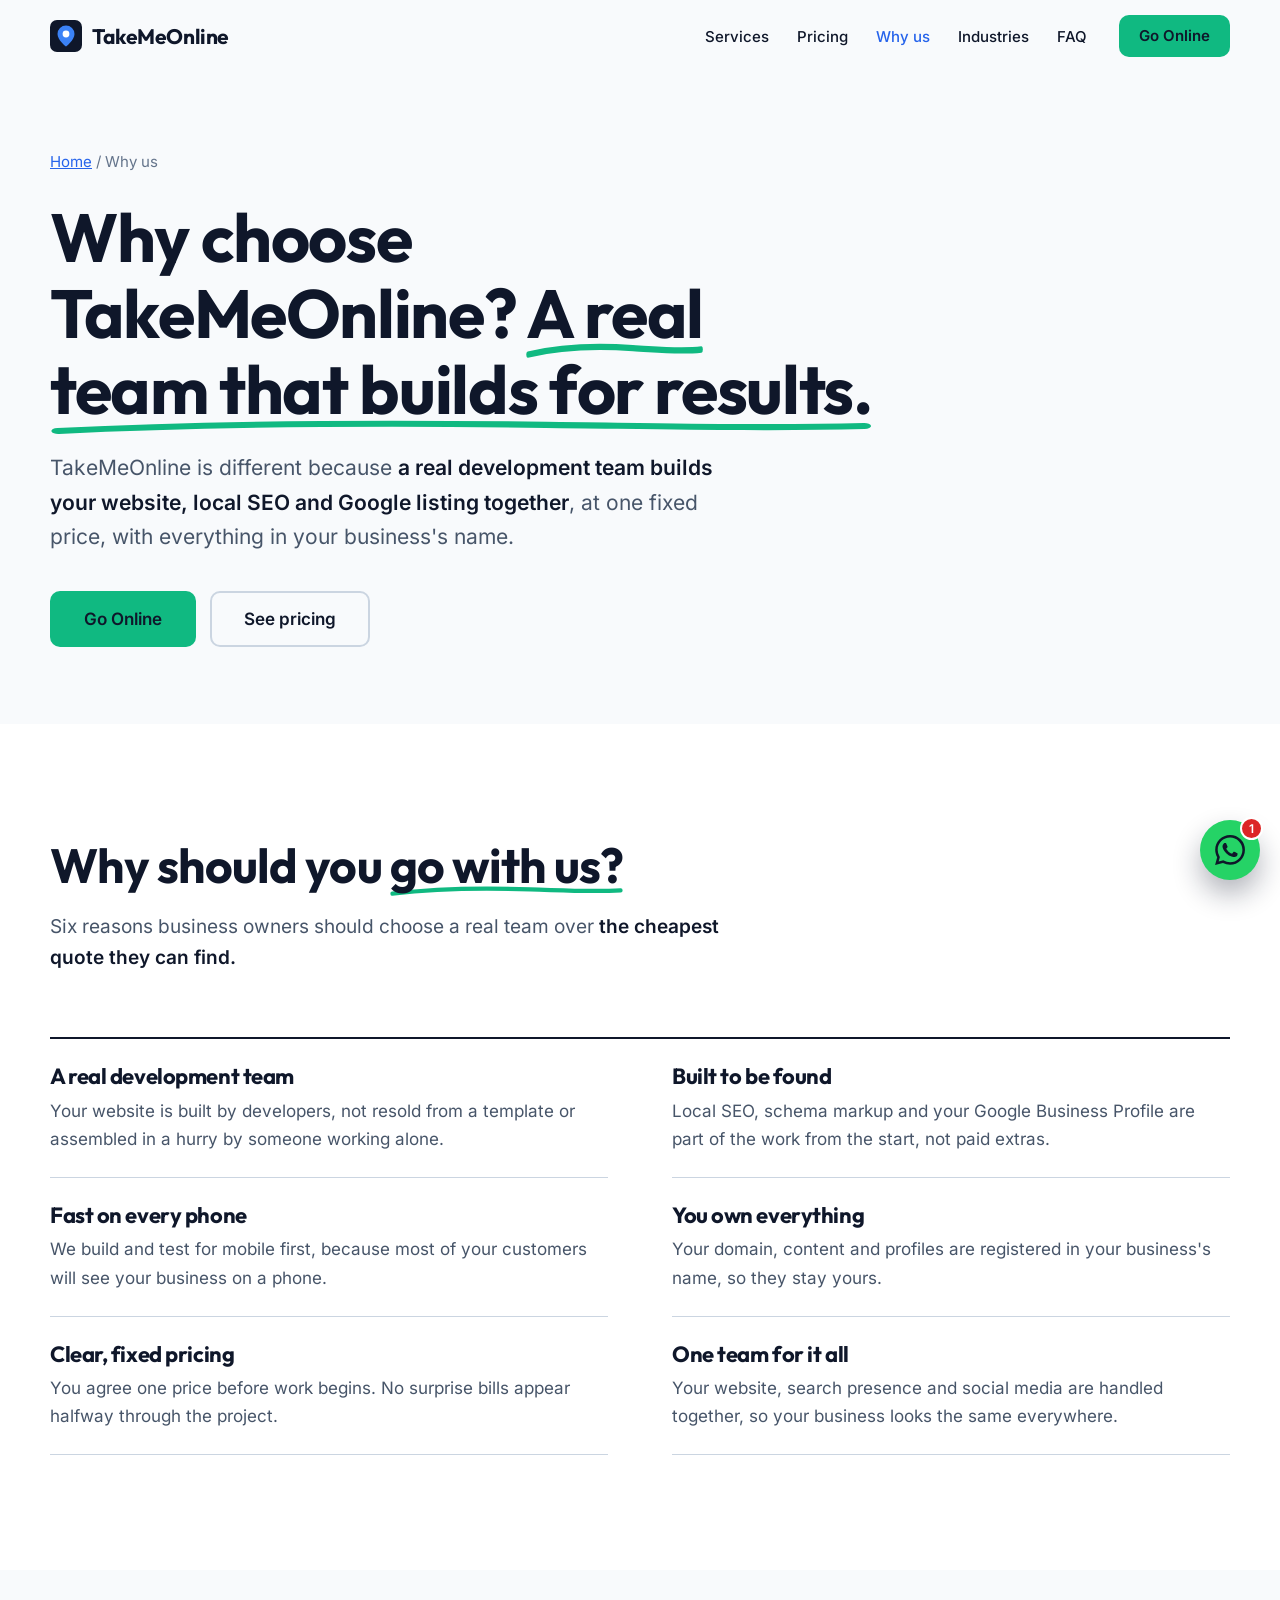
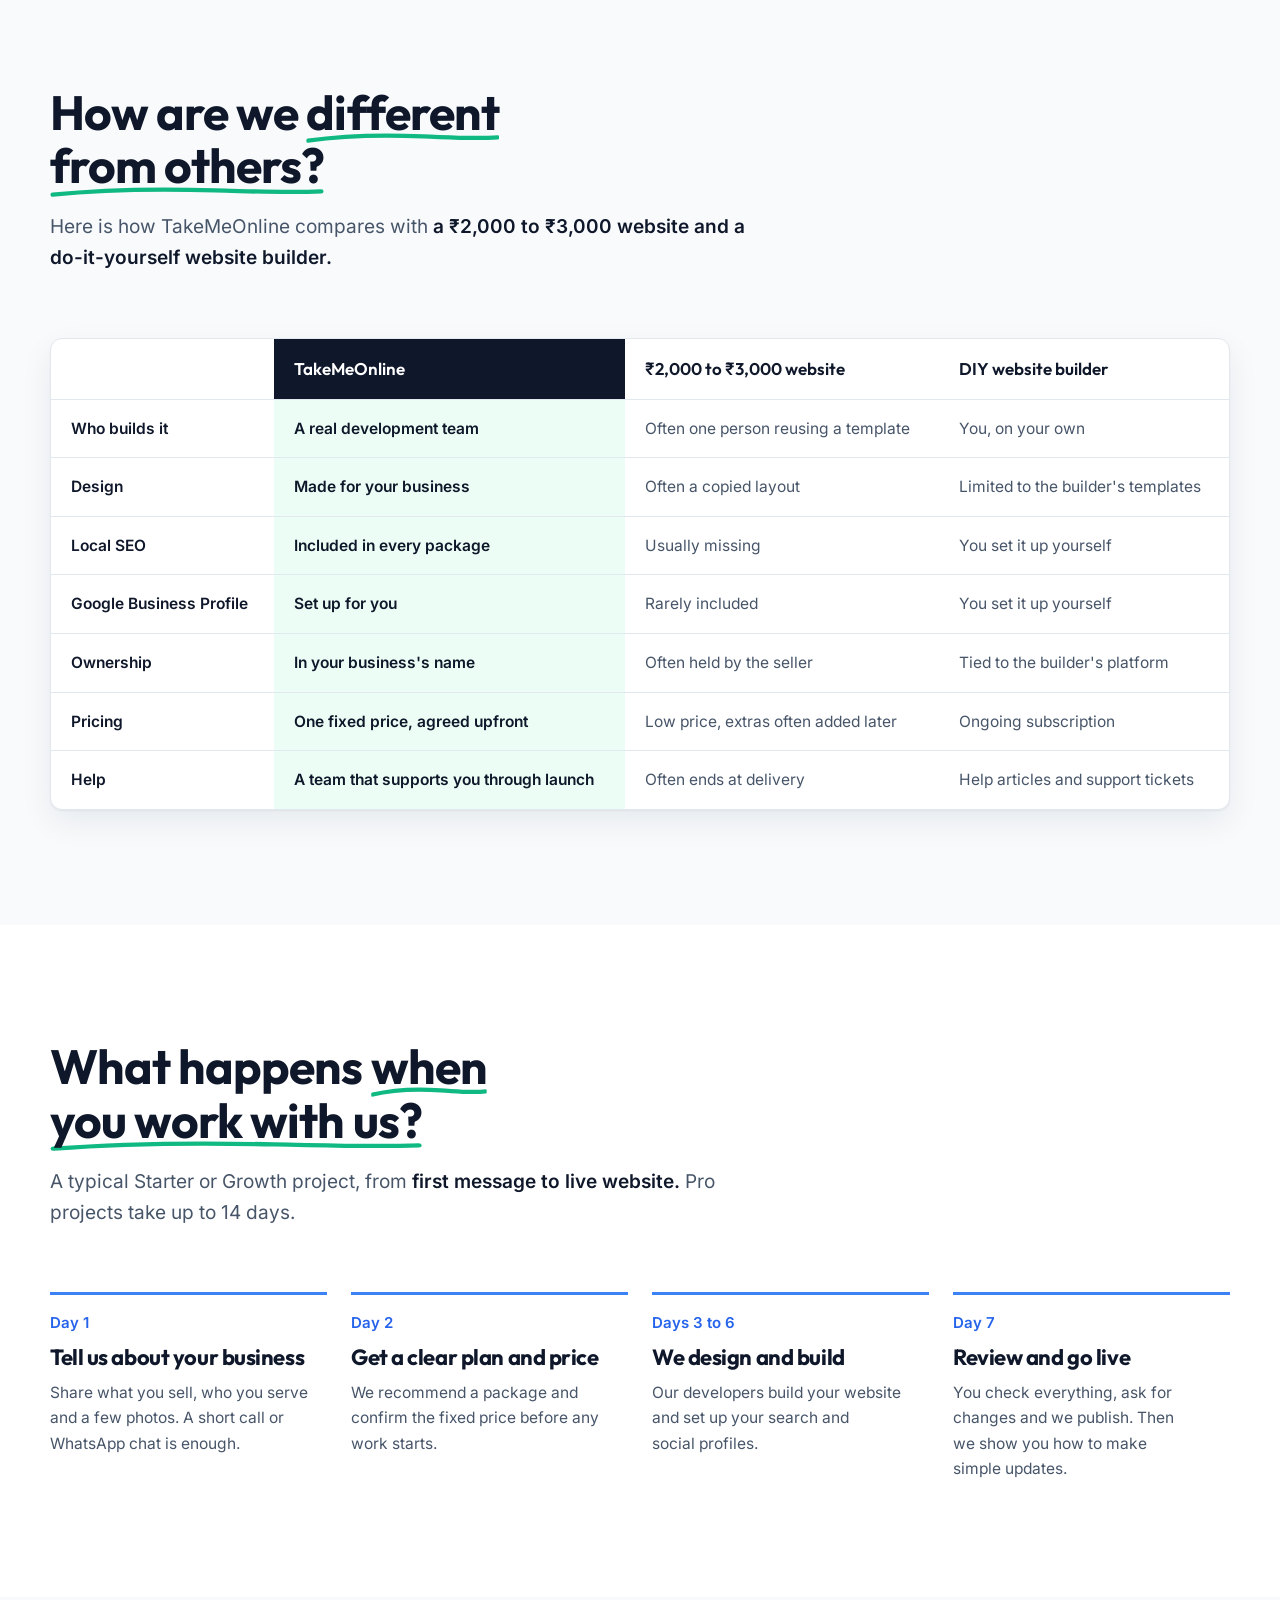
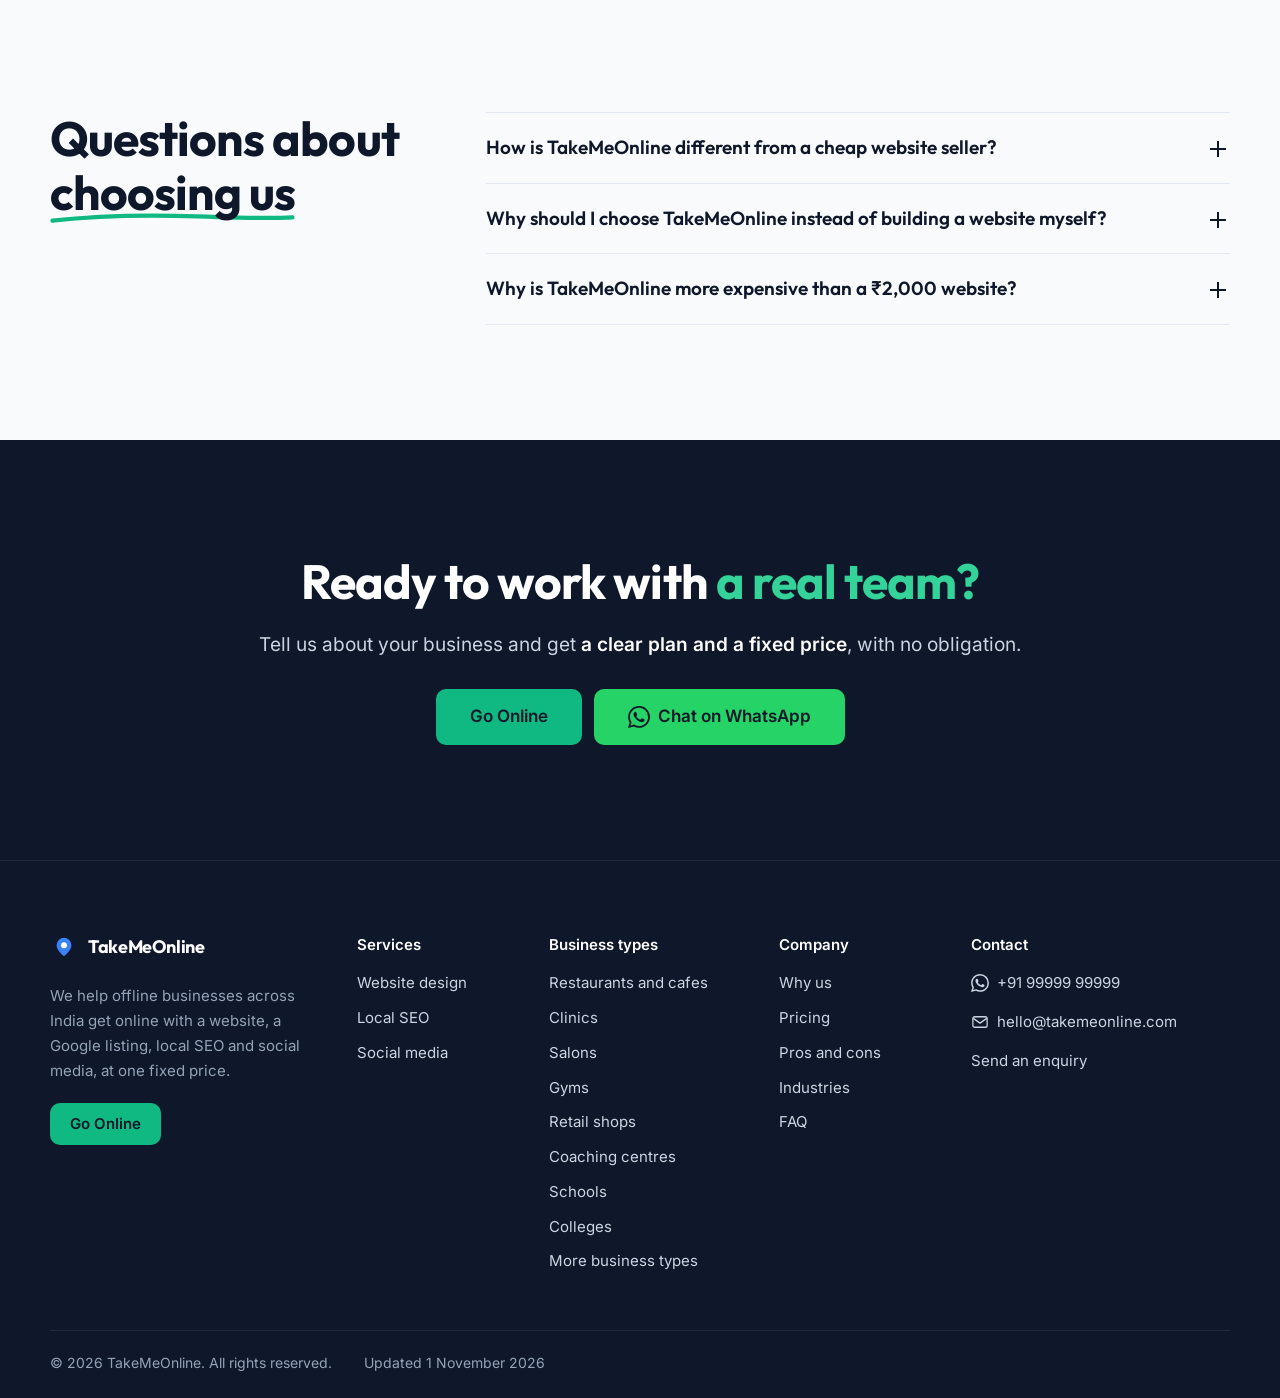
==== why-us.html @ b9232c1c "first commit" ====
<!DOCTYPE html>
<html lang="en-IN">
<head>
  <meta charset="utf-8">
  <meta name="viewport" content="width=device-width, initial-scale=1">
  <title>Why Choose TakeMeOnline: Real Developers, Fixed Price</title>
  <meta name="description" content="See how TakeMeOnline differs from cheap ₹2,000 websites and DIY builders: real developers, local SEO included, a fixed price and everything in your name.">
  <link rel="canonical" href="https://takemeonline.com/why-us.html">
  <meta name="robots" content="index, follow, max-image-preview:large">
  <meta name="theme-color" content="#0F172A">

  <meta property="og:type" content="website">
  <meta property="og:site_name" content="TakeMeOnline">
  <meta property="og:locale" content="en_IN">
  <meta property="og:title" content="Why Choose TakeMeOnline: Real Developers, Fixed Price">
  <meta property="og:description" content="See how TakeMeOnline differs from cheap ₹2,000 websites and DIY builders: real developers, local SEO included, a fixed price and everything in your name.">
  <meta property="og:url" content="https://takemeonline.com/why-us.html">
  <meta property="og:image" content="https://takemeonline.com/images/og-image.jpg">
  <meta property="og:image:width" content="1200">
  <meta property="og:image:height" content="630">
  <meta name="twitter:card" content="summary_large_image">

  <link rel="icon" href="favicon.svg" type="image/svg+xml">
  <link rel="preload" as="font" type="font/woff2" href="fonts/outfit.woff2" crossorigin>
  <link rel="stylesheet" href="style.css">
  <script>document.documentElement.classList.add("js");</script>
  <script src="script.js" defer></script>

  <script type="application/ld+json">
{
  "@context": "https://schema.org",
  "@graph": [
    {
      "@type": "ProfessionalService",
      "@id": "https://takemeonline.com/#organization",
      "name": "TakeMeOnline",
      "url": "https://takemeonline.com/"
    },
    {
      "@type": "WebSite",
      "@id": "https://takemeonline.com/#website",
      "name": "TakeMeOnline",
      "url": "https://takemeonline.com/"
    },
    {
      "@type": "AboutPage",
      "@id": "https://takemeonline.com/why-us.html#webpage",
      "url": "https://takemeonline.com/why-us.html",
      "name": "Why Choose TakeMeOnline: Real Developers, Fixed Price",
      "description": "See how TakeMeOnline differs from cheap ₹2,000 websites and DIY builders: real developers, local SEO included, a fixed price and everything in your name.",
      "inLanguage": "en-IN",
      "datePublished": "2026-11-01",
      "dateModified": "2026-11-01",
      "isPartOf": {
        "@id": "https://takemeonline.com/#website"
      },
      "about": {
        "@id": "https://takemeonline.com/#organization"
      },
      "breadcrumb": {
        "@id": "https://takemeonline.com/why-us.html#breadcrumb"
      }
    },
    {
      "@type": "BreadcrumbList",
      "@id": "https://takemeonline.com/why-us.html#breadcrumb",
      "itemListElement": [
        {
          "@type": "ListItem",
          "position": 1,
          "name": "Home",
          "item": "https://takemeonline.com/"
        },
        {
          "@type": "ListItem",
          "position": 2,
          "name": "Why us",
          "item": "https://takemeonline.com/why-us.html"
        }
      ]
    },
    {
      "@type": "FAQPage",
      "@id": "https://takemeonline.com/why-us.html#faq",
      "mainEntity": [
        {
          "@type": "Question",
          "name": "How is TakeMeOnline different from a cheap website seller?",
          "acceptedAnswer": {
            "@type": "Answer",
            "text": "TakeMeOnline is a real development team. Your package includes a website made for your business, local SEO and a Google Business Profile, at a fixed price, with everything registered in your business's name. Websites sold for ₹2,000 to ₹3,000 are often copied templates with no SEO and no support after delivery."
          }
        },
        {
          "@type": "Question",
          "name": "Why should I choose TakeMeOnline instead of building a website myself?",
          "acceptedAnswer": {
            "@type": "Answer",
            "text": "Website builders can work if you have the time to learn them, but you handle the design, SEO and setup yourself. TakeMeOnline does this work for you, so you can stay focused on running your business."
          }
        },
        {
          "@type": "Question",
          "name": "Why is TakeMeOnline more expensive than a ₹2,000 website?",
          "acceptedAnswer": {
            "@type": "Answer",
            "text": "Our price covers developer time, a website made for your business, local SEO, Google Business Profile setup, and a domain and hosting for the first year. These are the parts that help customers find and contact you."
          }
        }
      ]
    }
  ]
}
  </script>
</head>
<body>
  <svg width="0" height="0" style="position:absolute" aria-hidden="true">
    <symbol id="i-mail" viewBox="0 0 24 24"><rect x="2.500" y="5" width="19" height="14" rx="2.500"/><path d="m3.500 7.500 8.500 6 8.500-6"/></symbol>
    <symbol id="i-wa" viewBox="0 0 24 24"><path d="M17.472 14.382c-.297-.149-1.758-.867-2.03-.967-.273-.099-.471-.148-.67.15-.197.297-.767.966-.94 1.164-.173.199-.347.223-.644.075-.297-.15-1.255-.463-2.39-1.475-.883-.788-1.48-1.761-1.653-2.059-.173-.297-.018-.458.13-.606.134-.133.298-.347.446-.52.149-.174.198-.298.298-.497.099-.198.05-.371-.025-.52-.075-.149-.669-1.612-.916-2.207-.242-.579-.487-.5-.669-.51-.173-.008-.371-.01-.57-.01-.198 0-.52.074-.792.372-.272.297-1.04 1.016-1.04 2.479 0 1.462 1.065 2.875 1.213 3.074.149.198 2.096 3.2 5.077 4.487.709.306 1.262.489 1.694.625.712.227 1.36.195 1.871.118.571-.085 1.758-.719 2.006-1.413.248-.694.248-1.289.173-1.413-.074-.124-.272-.198-.57-.347m-5.421 7.403h-.004a9.87 9.87 0 0 1-5.031-1.378l-.361-.214-3.741.982.998-3.648-.235-.374a9.86 9.86 0 0 1-1.51-5.26c.001-5.45 4.436-9.884 9.888-9.884 2.64 0 5.122 1.03 6.988 2.898a9.825 9.825 0 0 1 2.893 6.994c-.003 5.45-4.437 9.884-9.885 9.884m8.413-18.297A11.815 11.815 0 0 0 12.05 0C5.495 0 .16 5.335.157 11.892c0 2.096.547 4.142 1.588 5.945L.057 24l6.305-1.654a11.882 11.882 0 0 0 5.683 1.448h.005c6.554 0 11.89-5.335 11.893-11.893a11.821 11.821 0 0 0-3.48-8.413z" fill="currentColor" stroke="none"/></symbol>
  </svg>
  <a class="skip-link" href="#main">Skip to content</a>

  <header class="site-header">
    <div class="container header-inner">
      <a class="brand" href="index.html" aria-label="TakeMeOnline home">
        <img src="favicon.svg" alt="" width="32" height="32">
        TakeMeOnline
      </a>
      <button class="nav-toggle" type="button" aria-label="Open menu" aria-expanded="false" aria-controls="site-nav">
        <svg width="24" height="24" viewBox="0 0 24 24" fill="none" stroke="currentColor" stroke-width="2" stroke-linecap="round" aria-hidden="true"><path d="M4 7h16M4 12h16M4 17h16"/></svg>
      </button>
      <nav class="site-nav" id="site-nav" aria-label="Main">
        <ul>
          <li><a href="index.html#services">Services</a></li>
          <li><a href="index.html#pricing">Pricing</a></li>
          <li><a href="why-us.html" aria-current="page">Why us</a></li>
          <li><a href="index.html#work">Industries</a></li>
          <li><a href="index.html#faq">FAQ</a></li>
        </ul>
        <a class="btn btn-go btn-sm" href="index.html#contact">Go Online</a>
      </nav>
    </div>
  </header>

  <main id="main">
    <section class="section why-hero">
      <div class="container">
        <nav class="breadcrumb" aria-label="Breadcrumb"><a href="index.html">Home</a> / <span aria-current="page">Why us</span></nav>
        <h1>Why choose TakeMeOnline? <mark>A real team that builds for results.</mark></h1>
        <p class="hero-lead">TakeMeOnline is different because <strong>a real development team builds your website, local SEO and Google listing together</strong>, at one fixed price, with everything in your business's name.</p>
        <div class="hero-actions">
          <a class="btn btn-go btn-lg" href="index.html#contact">Go Online</a>
          <a class="btn btn-outline btn-lg" href="index.html#pricing">See pricing</a>
        </div>
      </div>
    </section>

    <section class="section section-white" aria-labelledby="reasons-title">
      <div class="container">
        <div class="section-head reveal">
          <h2 id="reasons-title">Why should you <mark>go with us?</mark></h2>
          <p>Six reasons business owners should choose a real team over <strong>the cheapest quote they can find.</strong></p>
        </div>
        <div class="reason-list">
          <article class="reason reveal">
            <h3>A real development team</h3>
            <p>Your website is built by developers, not resold from a template or assembled in a hurry by someone working alone.</p>
          </article>
          <article class="reason reveal">
            <h3>Built to be found</h3>
            <p>Local SEO, schema markup and your Google Business Profile are part of the work from the start, not paid extras.</p>
          </article>
          <article class="reason reveal">
            <h3>Fast on every phone</h3>
            <p>We build and test for mobile first, because most of your customers will see your business on a phone.</p>
          </article>
          <article class="reason reveal">
            <h3>You own everything</h3>
            <p>Your domain, content and profiles are registered in your business's name, so they stay yours.</p>
          </article>
          <article class="reason reveal">
            <h3>Clear, fixed pricing</h3>
            <p>You agree one price before work begins. No surprise bills appear halfway through the project.</p>
          </article>
          <article class="reason reveal">
            <h3>One team for it all</h3>
            <p>Your website, search presence and social media are handled together, so your business looks the same everywhere.</p>
          </article>
        </div>
      </div>
    </section>

    <section class="section" aria-labelledby="compare-title">
      <div class="container">
        <div class="section-head reveal">
          <h2 id="compare-title">How are we <mark>different from others?</mark></h2>
          <p>Here is how TakeMeOnline compares with <strong>a ₹2,000 to ₹3,000 website and a do-it-yourself website builder.</strong></p>
        </div>
        <div class="vs-wrap reveal" role="region" aria-labelledby="compare-title" tabindex="0">
          <table class="vs-table">
            <thead>
              <tr>
                <td></td>
                <th scope="col" class="vs-us">TakeMeOnline</th>
                <th scope="col">₹2,000 to ₹3,000 website</th>
                <th scope="col">DIY website builder</th>
              </tr>
            </thead>
            <tbody>
              <tr>
                <th scope="row">Who builds it</th>
                <td class="vs-us">A real development team</td>
                <td>Often one person reusing a template</td>
                <td>You, on your own</td>
              </tr>
              <tr>
                <th scope="row">Design</th>
                <td class="vs-us">Made for your business</td>
                <td>Often a copied layout</td>
                <td>Limited to the builder's templates</td>
              </tr>
              <tr>
                <th scope="row">Local SEO</th>
                <td class="vs-us">Included in every package</td>
                <td>Usually missing</td>
                <td>You set it up yourself</td>
              </tr>
              <tr>
                <th scope="row">Google Business Profile</th>
                <td class="vs-us">Set up for you</td>
                <td>Rarely included</td>
                <td>You set it up yourself</td>
              </tr>
              <tr>
                <th scope="row">Ownership</th>
                <td class="vs-us">In your business's name</td>
                <td>Often held by the seller</td>
                <td>Tied to the builder's platform</td>
              </tr>
              <tr>
                <th scope="row">Pricing</th>
                <td class="vs-us">One fixed price, agreed upfront</td>
                <td>Low price, extras often added later</td>
                <td>Ongoing subscription</td>
              </tr>
              <tr>
                <th scope="row">Help</th>
                <td class="vs-us">A team that supports you through launch</td>
                <td>Often ends at delivery</td>
                <td>Help articles and support tickets</td>
              </tr>
            </tbody>
          </table>
        </div>
      </div>
    </section>

    <section class="section section-white" aria-labelledby="process-title">
      <div class="container">
        <div class="section-head reveal">
          <h2 id="process-title">What happens <mark>when you work with us?</mark></h2>
          <p>A typical Starter or Growth project, from <strong>first message to live website.</strong> Pro projects take up to 14 days.</p>
        </div>
        <ol class="step-grid">
          <li class="step-card reveal">
            <span class="step-number">Day 1</span>
            <h3>Tell us about your business</h3>
            <p>Share what you sell, who you serve and a few photos. A short call or WhatsApp chat is enough.</p>
          </li>
          <li class="step-card reveal">
            <span class="step-number">Day 2</span>
            <h3>Get a clear plan and price</h3>
            <p>We recommend a package and confirm the fixed price before any work starts.</p>
          </li>
          <li class="step-card reveal">
            <span class="step-number">Days 3 to 6</span>
            <h3>We design and build</h3>
            <p>Our developers build your website and set up your search and social profiles.</p>
          </li>
          <li class="step-card reveal">
            <span class="step-number">Day 7</span>
            <h3>Review and go live</h3>
            <p>You check everything, ask for changes and we publish. Then we show you how to make simple updates.</p>
          </li>
        </ol>
      </div>
    </section>

    <section class="section" id="faq" aria-labelledby="faq-title">
      <div class="container faq-grid">
        <div class="section-head reveal">
          <h2 id="faq-title">Questions about <mark>choosing us</mark></h2>
        </div>
        <div class="faq-list reveal">
          <details>
            <summary>How is TakeMeOnline different from a cheap website seller?</summary>
            <p>TakeMeOnline is a real development team. Your package includes a website made for your business, local SEO and a Google Business Profile, at a fixed price, with everything registered in your business's name. Websites sold for ₹2,000 to ₹3,000 are often copied templates with no SEO and no support after delivery.</p>
          </details>
          <details>
            <summary>Why should I choose TakeMeOnline instead of building a website myself?</summary>
            <p>Website builders can work if you have the time to learn them, but you handle the design, SEO and setup yourself. TakeMeOnline does this work for you, so you can stay focused on running your business.</p>
          </details>
          <details>
            <summary>Why is TakeMeOnline more expensive than a ₹2,000 website?</summary>
            <p>Our price covers developer time, a website made for your business, local SEO, Google Business Profile setup, and a domain and hosting for the first year. These are the parts that help customers find and contact you.</p>
          </details>
        </div>
      </div>
    </section>

    <section class="section contact" aria-labelledby="contact-title">
      <div class="container why-cta">
        <h2 id="contact-title">Ready to work with <mark>a real team?</mark></h2>
        <p class="contact-lead">Tell us about your business and get <strong>a clear plan and a fixed price</strong>, with no obligation.</p>
        <ul class="contact-options">
          <li><a class="btn btn-go btn-lg" href="index.html#contact">Go Online</a></li>
          <li><a class="btn btn-whatsapp btn-lg" href="https://wa.me/919999999999" target="_blank" rel="noopener" data-whatsapp><svg class="icon" width="22" height="22" aria-hidden="true"><use href="#i-wa"/></svg>Chat on WhatsApp</a></li>
        </ul>
      </div>
    </section>
  </main>

  <footer class="site-footer">
    <div class="container">
      <div class="footer-grid">
        <div class="footer-about">
          <a class="brand" href="index.html">
            <img src="favicon.svg" alt="" width="28" height="28">
            TakeMeOnline
          </a>
          <p>We help offline businesses across India get online with a website, a Google listing, local SEO and social media, at one fixed price.</p>
          <a class="btn btn-go btn-sm" href="index.html#contact">Go Online</a>
        </div>
        <nav class="footer-col" aria-label="Services">
          <p class="footer-title">Services</p>
          <ul>
            <li><a href="index.html#services">Website design</a></li>
            <li><a href="index.html#services">Local SEO</a></li>
            <li><a href="index.html#services">Social media</a></li>
          </ul>
        </nav>
        <nav class="footer-col" aria-label="Business types">
          <p class="footer-title">Business types</p>
          <ul>
            <li><a href="index.html#work">Restaurants and cafes</a></li>
            <li><a href="index.html#work">Clinics</a></li>
            <li><a href="index.html#work">Salons</a></li>
            <li><a href="index.html#work">Gyms</a></li>
            <li><a href="index.html#work">Retail shops</a></li>
            <li><a href="index.html#work">Coaching centres</a></li>
            <li><a href="index.html#work">Schools</a></li>
            <li><a href="index.html#work">Colleges</a></li>
            <li><a href="index.html#work">More business types</a></li>
          </ul>
        </nav>
        <nav class="footer-col" aria-label="Company">
          <p class="footer-title">Company</p>
          <ul>
            <li><a href="why-us.html">Why us</a></li>
            <li><a href="index.html#pricing">Pricing</a></li>
            <li><a href="index.html#pros-cons">Pros and cons</a></li>
            <li><a href="index.html#work">Industries</a></li>
            <li><a href="index.html#faq">FAQ</a></li>
          </ul>
        </nav>
        <div class="footer-col">
          <p class="footer-title">Contact</p>
          <ul>
            <li><a class="footer-contact" href="https://wa.me/919999999999" target="_blank" rel="noopener" data-whatsapp><svg class="icon" width="18" height="18" aria-hidden="true"><use href="#i-wa"/></svg><span data-whatsapp-text>+91 99999 99999</span></a></li>
            <li><a class="footer-contact" href="mailto:hello@takemeonline.com" data-email><svg class="icon" width="18" height="18" aria-hidden="true"><use href="#i-mail"/></svg><span data-email-text>hello@takemeonline.com</span></a></li>
            <li><a href="index.html#contact">Send an enquiry</a></li>
          </ul>
        </div>
      </div>
      <div class="footer-bottom">
        <p>© <span id="year">2026</span> TakeMeOnline. All rights reserved.</p>
        <p>Updated <time datetime="2026-11-01">1 November 2026</time></p>
      </div>
    </div>
  </footer>

  <a class="whatsapp-float" href="https://wa.me/919999999999" target="_blank" rel="noopener" aria-label="Chat with us on WhatsApp, 1 new message" data-whatsapp><svg class="icon" width="30" height="30" aria-hidden="true"><use href="#i-wa"/></svg><span class="whatsapp-badge" aria-hidden="true">1</span></a>
</body>
</html>
---- style.css ----
@font-face {
  font-family: "Inter";
  font-style: normal;
  font-weight: 400 600;
  font-display: swap;
  src: url("fonts/inter.woff2") format("woff2");
}

@font-face {
  font-family: "Inter";
  font-style: normal;
  font-weight: 400 600;
  font-display: swap;
  src: url("fonts/inter-rupee.woff2") format("woff2");
  unicode-range: U+20B9;
}

@font-face {
  font-family: "Outfit";
  font-style: normal;
  font-weight: 600 700;
  font-display: swap;
  src: url("fonts/outfit.woff2") format("woff2");
}

:root {
  --navy: #0f172a;
  --blue: #3b82f6;
  --blue-text: #2563eb; /* Darker blue so small text stays readable on light backgrounds */
  --green: #10b981;
  --green-hover: #34d399;
  --chart-before: #3b82f6;
  --bg: #f8fafc;
  --white: #ffffff;
  --body: #475569;
  --muted: #64748b;
  --line: #e2e8f0;
  --on-navy: #cbd5e1;
  --font-heading: "Outfit", "Inter", system-ui, sans-serif;
  --font-body: "Inter", system-ui, sans-serif;
  --radius: 12px;
  --shadow: 0 1px 2px rgb(15 23 42 / 0.05), 0 12px 32px rgb(15 23 42 / 0.07);
  --container: 1180px;
}

*,
*::before,
*::after {
  box-sizing: border-box;
}

html {
  scroll-behavior: smooth;
  scroll-padding-top: 88px;
  -webkit-text-size-adjust: 100%;
}

body {
  margin: 0;
  background: var(--bg);
  color: var(--body);
  font-family: var(--font-body);
  font-size: 1.0625rem;
  line-height: 1.65;
  -webkit-font-smoothing: antialiased;
}

img,
svg {
  display: block;
  max-width: 100%;
}

img {
  height: auto;
}

h1,
h2,
h3 {
  margin: 0;
  color: var(--navy);
  font-family: var(--font-heading);
  font-weight: 700;
  letter-spacing: -0.02em;
  line-height: 1.12;
  text-wrap: balance;
}

h1 {
  font-size: clamp(2.6rem, 6vw, 4.25rem);
}

h2 {
  font-size: clamp(2rem, 4vw, 3rem);
}

h3 {
  font-size: 1.375rem;
  line-height: 1.25;
}

p {
  margin: 0;
  text-wrap: pretty;
}

a {
  color: var(--blue-text);
}

ul {
  margin: 0;
  padding: 0;
  list-style: none;
}

:focus-visible {
  border-radius: 4px;
  outline: 3px solid var(--blue);
  outline-offset: 3px;
}

.container {
  width: min(100% - 2.5rem, var(--container));
  margin-inline: auto;
}

.section {
  padding-block: clamp(4.5rem, 9vw, 7.5rem);
}

.section-white {
  background: var(--white);
}

.section-head {
  max-width: 44rem;
  margin-bottom: clamp(2.5rem, 5vw, 4rem);
}

.section-head p {
  margin-top: 1.125rem;
  font-size: 1.1875rem;
}

.skip-link {
  border-radius: 8px;
  position: absolute;
  top: -100px;
  left: 1rem;
  z-index: 100;
  padding: 0.75rem 1.25rem;
  background: var(--navy);
  color: var(--white);
}

.skip-link:focus {
  top: 0.75rem;
}

/* Icons */
.icon {
  flex: none;
  fill: none;
  stroke: currentColor;
  stroke-width: 1.7;
  stroke-linecap: round;
  stroke-linejoin: round;
}

/* Buttons */
.btn {
  border-radius: 10px;
  display: inline-flex;
  align-items: center;
  justify-content: center;
  gap: 0.5rem;
  min-height: 48px;
  padding: 0.75rem 1.5rem;
  border: 2px solid transparent;
  color: var(--navy);
  font: 600 1rem/1.2 var(--font-body);
  text-decoration: none;
  cursor: pointer;
  transition: background-color 0.2s ease, border-color 0.2s ease, transform 0.2s ease;
}

.btn:hover {
  transform: translateY(-1px);
}

.btn-go {
  background: var(--green);
}

.btn-go:hover {
  background: var(--green-hover);
}

.btn-blue {
  background: var(--blue);
}

.btn-blue:hover {
  background: #60a5fa;
}

.btn-whatsapp {
  background: #25d366;
}

.btn-whatsapp:hover {
  background: #4ade80;
}

.btn-outline {
  background: transparent;
  border-color: #cbd5e1;
}

.btn-outline:hover {
  border-color: var(--navy);
}

.btn-lg {
  min-height: 56px;
  padding-inline: 2rem;
  font-size: 1.0625rem;
}

.btn-sm {
  min-height: 42px;
  padding: 0.5rem 1.125rem;
  font-size: 0.9375rem;
}

/* Highlights */
mark {
  padding-bottom: 0.08em;
  background: url("data:image/svg+xml,%3Csvg xmlns='http://www.w3.org/2000/svg' viewBox='0 0 300 14' preserveAspectRatio='none'%3E%3Cpath d='M3 9c55-6 118-7 178-5 41 1 79 3 116 1' fill='none' stroke='%2310B981' stroke-width='5' stroke-linecap='round'/%3E%3C/svg%3E") left bottom / 100% 0.26em no-repeat;
  -webkit-box-decoration-break: clone;
  box-decoration-break: clone;
  color: inherit;
}

.contact mark {
  background: none;
  color: #34d399;
}

.hero-lead strong,
.section-head p strong,
.contact-lead strong {
  color: var(--navy);
  font-weight: 600;
}

.contact-lead strong {
  color: var(--white);
}

/* Header */
.site-header {
  position: sticky;
  top: 0;
  z-index: 50;
  background: var(--bg);
  border-bottom: 1px solid transparent;
  transition: border-color 0.2s ease;
}

.site-header.is-scrolled {
  border-color: var(--line);
}

.header-inner {
  display: flex;
  align-items: center;
  justify-content: space-between;
  min-height: 72px;
}

.brand {
  display: inline-flex;
  align-items: center;
  gap: 0.625rem;
  color: var(--navy);
  font: 700 1.3125rem var(--font-heading);
  letter-spacing: -0.02em;
  text-decoration: none;
}

.site-nav {
  display: flex;
  align-items: center;
  gap: 2rem;
}

.site-nav ul {
  display: flex;
  gap: 1.75rem;
}

.site-nav ul a {
  color: var(--navy);
  font-size: 0.9375rem;
  font-weight: 500;
  text-decoration: none;
}

.site-nav ul a:hover,
.site-nav ul a[aria-current="page"] {
  color: var(--blue-text);
}

.nav-toggle {
  display: none;
  width: 44px;
  height: 44px;
  padding: 0;
  place-items: center;
  background: none;
  border: 0;
  color: var(--navy);
  cursor: pointer;
}

/* Hero */
.hero {
  padding-block: clamp(2.5rem, 5vw, 4.5rem) clamp(3rem, 6vw, 5rem);
  overflow: hidden;
}

.hero-grid {
  display: grid;
  grid-template-columns: minmax(0, 1fr) minmax(0, 1.08fr);
  align-items: center;
  gap: clamp(2rem, 4vw, 3.5rem);
}

.hero-lead {
  max-width: 34rem;
  margin-top: 1.5rem;
  font-size: clamp(1.125rem, 2vw, 1.3125rem);
}

.hero-actions {
  display: flex;
  flex-wrap: wrap;
  gap: 0.875rem;
  margin-top: 2.25rem;
}

.hero-points {
  display: flex;
  flex-wrap: wrap;
  gap: 0.5rem 1.5rem;
  margin-top: 2rem;
  color: var(--navy);
  font-size: 0.9375rem;
  font-weight: 600;
}

.hero-points li,
.check-list li {
  position: relative;
  padding-left: 1.625rem;
}

.hero-points li::before,
.check-list li::before {
  content: "";
  position: absolute;
  top: 0.42em;
  left: 2px;
  width: 7px;
  height: 12px;
  border: solid #059669;
  border-width: 0 2.5px 2.5px 0;
  transform: rotate(42deg);
}

/* Logos */
.logos {
  padding-block: clamp(2.5rem, 5vw, 4rem);
  background: var(--white);
  border-block: 1px solid var(--line);
}

.logos-inner {
  display: grid;
  grid-template-columns: minmax(0, 1fr) minmax(0, 2.4fr);
  align-items: center;
  gap: clamp(2rem, 5vw, 4.5rem);
}

.logos-intro h2 {
  font-size: clamp(1.5rem, 2.4vw, 1.875rem);
  line-height: 1.2;
}

.logos-intro p {
  margin-top: 0.75rem;
  font-size: 0.9688rem;
}

.logo-grid {
  display: grid;
  grid-template-columns: repeat(3, minmax(0, 1fr));
  gap: 1px;
  overflow: hidden;
  background: var(--line);
  border: 1px solid var(--line);
  border-radius: var(--radius);
}

.logo-grid li {
  display: grid;
  place-items: center;
  padding: 1.5rem 1.25rem;
  background: var(--white);
  color: #475569;
  transition: color 0.2s ease, background-color 0.2s ease;
}

.logo-grid li:hover {
  background: var(--bg);
  color: var(--navy);
}

.brand-logo {
  width: 100%;
  max-width: 180px;
  height: auto;
  fill: currentColor;
}

/* Problem and solution */
.shift-wrap {
  overflow: hidden;
  background: var(--white);
  border: 1px solid var(--line);
  border-radius: var(--radius);
}

.shift {
  width: 100%;
  border-collapse: collapse;
  table-layout: fixed;
}

.shift th,
.shift td {
  padding: 1.375rem clamp(1rem, 3vw, 2rem);
  text-align: left;
  vertical-align: top;
}

.shift th {
  color: var(--navy);
  font: 700 1.125rem/1.3 var(--font-heading);
  border-bottom: 1px solid var(--line);
}

.shift th:last-child {
  background: var(--navy);
  color: var(--white);
}

.shift td {
  border-bottom: 1px solid var(--line);
  font-size: 0.9688rem;
}

.shift tr:last-child td {
  border-bottom: 0;
}

.shift td:last-child {
  background: #ecfdf5;
  color: var(--navy);
}

.shift td strong {
  display: block;
  margin-bottom: 0.125rem;
  color: var(--navy);
  font-weight: 600;
}

/* Pros and cons */
.compare {
  display: grid;
  grid-template-columns: repeat(2, minmax(0, 1fr));
  gap: clamp(2rem, 5vw, 4rem);
}

.compare-card {
  padding-top: 1.25rem;
  border-top: 3px solid var(--green);
}

.compare-cons {
  border-color: #dc2626;
}

.compare-card ul {
  display: grid;
  gap: 1.125rem;
  margin-top: 1.5rem;
}

.compare-card li {
  position: relative;
  padding-left: 2rem;
}

.compare-card li strong {
  display: block;
  color: var(--navy);
  font-weight: 600;
}

.compare-pros li::before {
  content: "";
  position: absolute;
  top: 0.35em;
  left: 5px;
  width: 8px;
  height: 14px;
  border: solid #059669;
  border-width: 0 2.5px 2.5px 0;
  transform: rotate(42deg);
}

.compare-cons li::before,
.compare-cons li::after {
  content: "";
  position: absolute;
  top: 0.8em;
  left: 2px;
  width: 15px;
  height: 2.5px;
  background: #dc2626;
  transform: rotate(45deg);
}

.compare-cons li::after {
  transform: rotate(-45deg);
}

/* Sales chart */
.chart-card {
  margin-top: clamp(2.5rem, 5vw, 4rem);
  padding: clamp(1.5rem, 4vw, 2.5rem);
  background: var(--white);
  border: 1px solid var(--line);
  border-radius: var(--radius);
}

.chart-card > p {
  margin-top: 0.5rem;
}

.chart-legend {
  display: flex;
  flex-wrap: wrap;
  gap: 0.25rem 1.5rem;
  margin-top: 1.25rem;
  color: var(--navy);
  font-size: 0.9375rem;
}

.chart-legend li {
  display: flex;
  align-items: center;
  gap: 0.5rem;
}

.chart-swatch {
  width: 14px;
  height: 14px;
  background: var(--chart-before);
  border-radius: 3px;
}

.chart-swatch-after {
  background: var(--green);
}

.chart-area {
  position: relative;
  height: 280px;
  margin: 2rem 0 0 3.25rem;
  border-bottom: 1px solid #94a3b8;
}

.chart-tick {
  position: absolute;
  right: 0;
  left: 0;
  border-top: 1px solid var(--line);
}

.chart-tick span {
  position: absolute;
  left: -3.25rem;
  color: var(--muted);
  font-size: 0.8125rem;
  line-height: 1;
  transform: translateY(-50%);
}

.chart-divider {
  position: absolute;
  top: 0;
  bottom: 0;
  left: 50%;
  border-left: 2px dashed var(--muted);
}

.chart-divider span {
  position: absolute;
  top: 0;
  left: 0;
  padding: 0.125rem 0.625rem;
  background: var(--navy);
  border-radius: 999px;
  color: var(--white);
  font-size: 0.8125rem;
  font-weight: 600;
  white-space: nowrap;
  transform: translateX(-50%);
}

.chart-bars,
.chart-months {
  display: grid;
  grid-template-columns: repeat(12, minmax(0, 1fr));
  gap: clamp(2px, 1vw, 12px);
}

.chart-bars {
  position: absolute;
  inset: 0;
}

.bar-col {
  position: relative;
  display: flex;
  align-items: flex-end;
  height: 100%;
}

.bar-col > i {
  display: block;
  width: 100%;
  height: var(--v);
  background: var(--chart-before);
  border-radius: 4px 4px 0 0;
}

.bar-after > i {
  background: var(--green);
}

.bar-col:hover > i,
.bar-col:focus-visible > i {
  filter: brightness(0.88);
}

.bar-value {
  position: absolute;
  bottom: calc(var(--v) + 4px);
  left: 50%;
  color: var(--navy);
  font-size: 0.875rem;
  font-weight: 600;
  white-space: nowrap;
  transform: translateX(-50%);
}

.bar-end .bar-value {
  right: 0;
  left: auto;
  transform: none;
}

.bar-col::after {
  content: attr(data-tip);
  position: absolute;
  z-index: 2;
  bottom: calc(var(--v) + 28px);
  left: 50%;
  padding: 0.3125rem 0.625rem;
  background: var(--navy);
  border-radius: 6px;
  color: var(--white);
  font-size: 0.8125rem;
  opacity: 0;
  pointer-events: none;
  white-space: nowrap;
  transform: translateX(-50%);
  transition: opacity 0.15s ease;
}

.bar-start::after {
  left: 0;
  transform: none;
}

.bar-end::after {
  right: 0;
  left: auto;
  transform: none;
}

.bar-col:hover::after,
.bar-col:focus-visible::after {
  opacity: 1;
}

.chart-months {
  margin: 0.5rem 0 0 3.25rem;
  color: var(--muted);
  font-size: 0.8125rem;
  text-align: center;
}

.chart-axis-title {
  margin-top: 0.25rem;
  color: var(--muted);
  font-size: 0.8125rem;
  text-align: center;
}

.chart-disclaimer {
  margin-top: 1.25rem;
  padding: 0.75rem 1rem;
  background: #fffbeb;
  border: 1px solid #fde68a;
  border-radius: 10px;
  color: #78350f;
  font-size: 0.9375rem;
}

.chart-table {
  margin-top: 1rem;
  font-size: 0.9375rem;
}

.chart-table summary {
  color: var(--blue-text);
  font-weight: 500;
  cursor: pointer;
}

.chart-table table {
  width: 100%;
  margin-top: 0.75rem;
  border-collapse: collapse;
}

.chart-table th,
.chart-table td {
  padding: 0.375rem 0.5rem;
  border-bottom: 1px solid var(--line);
  text-align: left;
}

/* Services */
.service-split {
  display: grid;
  grid-template-columns: minmax(0, 1fr) minmax(0, 1.5fr);
  align-items: start;
  gap: clamp(2rem, 6vw, 5rem);
}

.service-split .section-head {
  position: sticky;
  top: 104px;
  margin-bottom: 0;
}

.service-list {
  border-top: 2px solid var(--navy);
}

.service-row {
  display: grid;
  gap: 0.75rem;
  padding-block: 1.75rem;
  border-bottom: 1px solid #cbd5e1;
}

.service-row h3 {
  display: flex;
  align-items: center;
  gap: 0.75rem;
  font-size: 1.5rem;
}

.check-list {
  display: grid;
  gap: 0.625rem;
  margin-top: 1.5rem;
  color: var(--navy);
  font-size: 0.9688rem;
}

/* Pricing */
.price-grid {
  display: grid;
  grid-template-columns: repeat(3, minmax(0, 1fr));
  align-items: stretch;
  gap: 1.5rem;
}

.price-card {
  border-radius: var(--radius);
  position: relative;
  display: flex;
  flex-direction: column;
  padding: 2.25rem 2rem;
  background: var(--white);
  border: 1px solid var(--line);
}

.price-card .check-list {
  margin-bottom: 2rem;
}

.price-card .btn {
  margin-top: auto;
}

.price-for {
  margin-top: 0.375rem;
  font-size: 0.9688rem;
}

.price {
  margin-top: 1.5rem;
  color: var(--navy);
  font: 700 2.75rem/1.1 var(--font-heading);
  letter-spacing: -0.03em;
}

.price-term {
  margin-top: 0.375rem;
  color: var(--muted);
  font-size: 0.9375rem;
}

.price-featured {
  background: var(--navy);
  border-color: var(--navy);
  box-shadow: var(--shadow);
  color: var(--on-navy);
}

.price-featured h3,
.price-featured .price,
.price-featured .check-list {
  color: var(--white);
}

.price-featured .price-term {
  color: var(--on-navy);
}

.price-featured .check-list li::before {
  border-color: var(--green);
}

.price-badge {
  border-radius: 999px;
  position: absolute;
  top: 2.25rem;
  right: 2rem;
  padding: 0.25rem 0.75rem;
  background: var(--green);
  color: var(--navy);
  font-size: 0.8125rem;
  font-weight: 600;
}

.pro-callout {
  border-radius: var(--radius);
  margin-bottom: 2rem;
  padding: 1.5rem 1.75rem;
  background: #ecfdf5;
  border: 1px solid #a7f3d0;
  border-left: 5px solid var(--green);
}

.pro-callout strong {
  display: block;
  margin-bottom: 0.375rem;
  color: var(--navy);
  font: 700 1.3125rem/1.3 var(--font-heading);
}

.price-note {
  margin-top: 2rem;
  font-size: 0.9688rem;
  text-align: center;
}

/* Industries */
.tile-grid {
  display: grid;
  grid-template-columns: repeat(3, minmax(0, 1fr));
  gap: 1.5rem;
}

.tile {
  padding: 1.75rem;
  background: var(--white);
  border: 1px solid var(--line);
  border-radius: var(--radius);
}

.tile .check-list {
  margin-top: 0.875rem;
}

/* Testimonials */
.quote-grid {
  display: grid;
  grid-template-columns: repeat(3, minmax(0, 1fr));
  gap: 1.5rem;
}

.quote-card {
  border-radius: var(--radius);
  display: flex;
  flex-direction: column;
  margin: 0;
  padding: 2rem;
  background: var(--white);
  border: 1px solid var(--line);
}

.quote-card blockquote {
  margin: 0 0 1.75rem;
  color: var(--navy);
  font-size: 1.0625rem;
}

.quote-card figcaption {
  display: flex;
  align-items: center;
  gap: 0.75rem;
  margin-top: auto;
  font-size: 0.9375rem;
  line-height: 1.4;
}

.quote-card figcaption strong {
  display: block;
  color: var(--navy);
  font-weight: 600;
}

.avatar {
  border-radius: 50%;
  display: grid;
  flex: none;
  place-items: center;
  width: 44px;
  height: 44px;
  background: #dbeafe;
  color: var(--navy);
  font-weight: 600;
}

/* FAQ */
.faq-grid {
  display: grid;
  grid-template-columns: minmax(0, 1fr) minmax(0, 2fr);
  gap: clamp(2rem, 5vw, 4.5rem);
}

.faq-grid .section-head {
  margin-bottom: 0;
}

.faq-list {
  border-top: 1px solid var(--line);
}

.faq-list details {
  border-bottom: 1px solid var(--line);
}

.faq-list summary {
  position: relative;
  padding: 1.375rem 2.5rem 1.375rem 0;
  color: var(--navy);
  font: 600 1.1875rem/1.35 var(--font-heading);
  list-style: none;
  cursor: pointer;
}

.faq-list details[open] summary {
  color: var(--blue-text);
}

.faq-list summary::-webkit-details-marker {
  display: none;
}

.faq-list summary::before,
.faq-list summary::after {
  content: "";
  position: absolute;
  top: 50%;
  right: 4px;
  width: 16px;
  height: 2px;
  background: var(--navy);
  transition: transform 0.2s ease;
}

.faq-list summary::after {
  transform: rotate(90deg);
}

.faq-list details[open] summary::after {
  transform: rotate(0);
}

.faq-list details p {
  max-width: 44rem;
  padding: 0 2.5rem 1.5rem 0;
}

/* Contact */
.contact {
  background: var(--navy);
  color: var(--on-navy);
}

.contact-grid {
  display: grid;
  grid-template-columns: minmax(0, 1fr) minmax(0, 1fr);
  align-items: start;
  gap: clamp(2.5rem, 6vw, 5rem);
}

.contact h2 {
  color: var(--white);
}

.contact-lead {
  margin-top: 1.25rem;
  font-size: 1.1875rem;
}

.contact-grid a {
  color: #93c5fd;
}

.contact-options {
  display: flex;
  flex-wrap: wrap;
  gap: 0.75rem;
  margin-top: 1.75rem;
}

.contact-steps {
  display: grid;
  gap: 1.25rem;
  margin: 2rem 0 0;
  padding: 0;
  list-style: none;
  counter-reset: step;
}

.contact-steps li {
  position: relative;
  padding-left: 3rem;
  counter-increment: step;
}

.contact-steps li::before {
  content: counter(step);
  position: absolute;
  top: 0.1rem;
  left: 0;
  display: grid;
  place-items: center;
  width: 2rem;
  height: 2rem;
  border: 1px solid #475569;
  border-radius: 50%;
  color: var(--white);
  font-size: 0.875rem;
  font-weight: 600;
}

.contact-steps strong {
  display: block;
  color: var(--white);
  font-weight: 600;
}

.contact-links {
  display: grid;
  grid-template-columns: repeat(2, minmax(0, 1fr));
  gap: 1rem;
  margin-top: 2.25rem;
  padding-top: 2rem;
  border-top: 1px solid #334155;
}

.contact-grid .contact-links a {
  display: flex;
  align-items: center;
  gap: 0.75rem;
  color: var(--white);
  font-size: 0.9375rem;
  font-weight: 500;
  overflow-wrap: anywhere;
  text-decoration: none;
}

.contact-grid .contact-links a:hover {
  color: #93c5fd;
}

.contact-links small {
  display: block;
  color: #94a3b8;
  font-size: 0.8125rem;
  font-weight: 400;
}

.contact-link-icon {
  display: grid;
  flex: none;
  place-items: center;
  width: 44px;
  height: 44px;
  background: #1e293b;
  border-radius: 10px;
}

.contact-link-wa {
  background: #25d366;
  color: var(--navy);
}

.form-head {
  grid-column: 1 / -1;
  margin-bottom: 0.25rem;
}

.form-head p {
  margin-top: 0.25rem;
  font-size: 0.9375rem;
}

.field label span {
  color: var(--muted);
  font-weight: 400;
}

.field ::placeholder {
  color: var(--muted);
  opacity: 1;
}

.contact-form {
  border-radius: var(--radius);
  display: grid;
  grid-template-columns: repeat(2, minmax(0, 1fr));
  gap: 1.125rem;
  padding: clamp(1.5rem, 4vw, 2.25rem);
  background: var(--white);
  color: var(--body);
}

.field {
  display: grid;
  gap: 0.375rem;
}

.field-full {
  grid-column: 1 / -1;
}

.field label {
  color: var(--navy);
  font-size: 0.9375rem;
  font-weight: 500;
}

.field input,
.field select,
.field textarea {
  border-radius: 8px;
  width: 100%;
  min-height: 48px;
  padding: 0.625rem 0.875rem;
  background: var(--white);
  border: 1px solid #94a3b8;
  color: var(--navy);
  font: 400 1rem/1.4 var(--font-body);
}

.field textarea {
  resize: vertical;
}

.field input:focus,
.field select:focus,
.field textarea:focus {
  outline: 2px solid var(--blue);
  outline-offset: 0;
  border-color: var(--blue);
}

.contact-form .btn {
  width: 100%;
  padding-inline: 1rem;
}

.form-status {
  grid-column: 1 / -1;
  font-size: 0.9375rem;
}

.form-status:empty {
  display: none;
}

/* Why us page */
.why-hero {
  padding-block: clamp(2.5rem, 6vw, 5rem);
}

.why-hero h1 {
  max-width: 54rem;
}

.why-hero .hero-lead {
  max-width: 44rem;
}

.breadcrumb {
  margin-bottom: 1.5rem;
  color: var(--muted);
  font-size: 0.9375rem;
}

.vs-wrap {
  overflow-x: auto;
  background: var(--white);
  border: 1px solid var(--line);
  border-radius: var(--radius);
  box-shadow: var(--shadow);
}

.vs-table {
  width: 100%;
  min-width: 720px;
  border-collapse: collapse;
  font-size: 0.9688rem;
}

.vs-table th,
.vs-table td {
  padding: 1rem 1.25rem;
  border-bottom: 1px solid var(--line);
  text-align: left;
  vertical-align: top;
}

.vs-table tbody tr:last-child > * {
  border-bottom: 0;
}

.vs-table th {
  color: var(--navy);
  font-weight: 600;
}

.vs-table thead th {
  font-family: var(--font-heading);
  font-size: 1.0625rem;
}

.vs-table thead .vs-us {
  background: var(--navy);
  color: var(--white);
}

.vs-table tbody .vs-us {
  background: #ecfdf5;
  color: var(--navy);
  font-weight: 600;
}

.reason-list {
  display: grid;
  grid-template-columns: repeat(2, minmax(0, 1fr));
  gap: 0 clamp(2rem, 5vw, 4rem);
  border-top: 2px solid var(--navy);
}

.reason {
  padding-block: 1.5rem;
  border-bottom: 1px solid #cbd5e1;
}

.reason p {
  margin-top: 0.375rem;
}

.step-grid {
  display: grid;
  grid-template-columns: repeat(4, minmax(0, 1fr));
  gap: 1.5rem;
  margin: 0;
  padding: 0;
  list-style: none;
}

.step-card {
  padding-top: 1rem;
  border-top: 3px solid var(--blue);
}

.step-number {
  display: block;
  margin-bottom: 0.5rem;
  color: var(--blue-text);
  font-size: 0.9375rem;
  font-weight: 600;
}

.step-card p {
  margin-top: 0.5rem;
  font-size: 0.9688rem;
}

.why-cta {
  max-width: 48rem;
  text-align: center;
}

.why-cta .contact-options {
  justify-content: center;
}

.why-cta .btn {
  color: var(--navy);
}

/* Floating WhatsApp button */
.whatsapp-float {
  position: fixed;
  right: 1.25rem;
  bottom: 1.25rem;
  z-index: 40;
  display: grid;
  place-items: center;
  width: 60px;
  height: 60px;
  background: #25d366;
  border-radius: 50%;
  box-shadow: 0 14px 28px rgb(15 23 42 / 0.32);
  color: var(--navy);
  animation: levitate 2.8s ease-in-out infinite;
}

.whatsapp-float:hover {
  animation-play-state: paused;
}

.whatsapp-badge {
  position: absolute;
  top: -3px;
  right: -3px;
  display: grid;
  place-items: center;
  min-width: 23px;
  height: 23px;
  padding-inline: 5px;
  background: #dc2626;
  border: 2px solid var(--white);
  border-radius: 999px;
  color: var(--white);
  font-size: 0.75rem;
  font-weight: 700;
  line-height: 1;
}

@keyframes levitate {
  0%,
  100% {
    transform: translateY(0);
  }

  50% {
    transform: translateY(-10px);
  }
}

/* Footer */
.site-footer {
  padding-block: clamp(3rem, 6vw, 4.5rem) 1.5rem;
  background: var(--navy);
  border-top: 1px solid #1e293b;
  color: #94a3b8;
  font-size: 0.9375rem;
}

.footer-grid {
  display: grid;
  grid-template-columns: minmax(0, 1.4fr) minmax(0, 0.8fr) minmax(0, 1fr) minmax(0, 0.8fr) minmax(0, 1.35fr);
  gap: 2.5rem clamp(1.5rem, 3vw, 2.5rem);
}

.site-footer .brand {
  color: var(--white);
  font-size: 1.125rem;
}

.footer-about p {
  max-width: 21rem;
  margin-block: 1rem 1.25rem;
}

.footer-title {
  margin-bottom: 0.875rem;
  color: var(--white);
  font-weight: 600;
}

.footer-col ul {
  display: grid;
  gap: 0.625rem;
}

.footer-col a {
  color: var(--on-navy);
  text-decoration: none;
}

.footer-col a:hover {
  color: var(--white);
  text-decoration: underline;
}

.footer-contact {
  display: inline-flex;
  align-items: flex-start;
  gap: 0.5rem;
  overflow-wrap: anywhere;
}

.footer-contact .icon {
  margin-top: 0.2em;
}

.footer-bottom {
  display: flex;
  flex-wrap: wrap;
  justify-content: flex-start;
  gap: 0.25rem 2rem;
  margin-top: clamp(2.5rem, 5vw, 3.5rem);
  padding-top: 1.25rem;
  border-top: 1px solid #1e293b;
  font-size: 0.875rem;
}

/* Scroll reveal runs only when JavaScript is available */
.js .reveal {
  opacity: 0;
  transform: translateY(16px);
  transition: opacity 0.55s ease, transform 0.55s ease;
}

.js .reveal.is-visible {
  opacity: 1;
  transform: none;
}

@media (prefers-reduced-motion: reduce) {
  html {
    scroll-behavior: auto;
  }

  *,
  *::before,
  *::after {
    transition: none !important;
  }

  .js .reveal {
    opacity: 1;
    transform: none;
  }

  .whatsapp-float {
    animation: none;
  }
}

@media (max-width: 960px) {
  .hero-grid,
  .faq-grid,
  .service-split,
  .logos-inner,
  .contact-grid {
    grid-template-columns: minmax(0, 1fr);
  }

  .step-grid {
    grid-template-columns: repeat(2, minmax(0, 1fr));
  }

  .price-grid,
  .quote-grid {
    grid-template-columns: minmax(0, 1fr);
    max-width: 38rem;
    margin-inline: auto;
  }

  .hero-media {
    max-width: 40rem;
    margin-inline: auto;
  }

  .nav-toggle {
    display: grid;
  }

  .site-nav {
    position: absolute;
    top: 100%;
    right: 0;
    left: 0;
    display: none;
    flex-direction: column;
    align-items: stretch;
    gap: 1rem;
    padding: 1rem 1.25rem 1.5rem;
    background: var(--bg);
    border-bottom: 1px solid var(--line);
    box-shadow: 0 12px 24px rgb(15 23 42 / 0.08);
  }

  .site-nav.is-open {
    display: flex;
  }

  .site-nav ul {
    flex-direction: column;
    gap: 0;
  }

  .site-nav ul a {
    display: block;
    padding: 0.75rem 0;
    font-size: 1.0625rem;
  }
}

@media (max-width: 520px) {
  .chart-divider span {
    font-size: 0.75rem;
  }

  .chart-area,
  .chart-months {
    margin-left: 2.5rem;
  }

  .chart-tick span {
    left: -2.5rem;
  }

  .bar-value {
    font-size: 0.75rem;
  }
}

@media (max-width: 960px) {
  .footer-grid {
    grid-template-columns: repeat(2, minmax(0, 1fr));
  }

  .footer-about {
    grid-column: 1 / -1;
  }

  .service-split .section-head {
    position: static;
  }

  .tile-grid {
    grid-template-columns: repeat(2, minmax(0, 1fr));
  }
}

@media (max-width: 720px) {
  .compare,
  .reason-list {
    grid-template-columns: minmax(0, 1fr);
  }

  .tile-grid {
    grid-template-columns: minmax(0, 1fr);
  }

  .hero-actions .btn {
    flex: 1 1 100%;
  }
}

@media (max-width: 520px) {
  .contact-links {
    grid-template-columns: minmax(0, 1fr);
  }

  .logo-grid {
    grid-template-columns: repeat(2, minmax(0, 1fr));
  }

  .logo-grid li {
    padding: 1.125rem 0.75rem;
  }

  .step-grid {
    grid-template-columns: minmax(0, 1fr);
  }

  .contact-form {
    grid-template-columns: minmax(0, 1fr);
  }
}
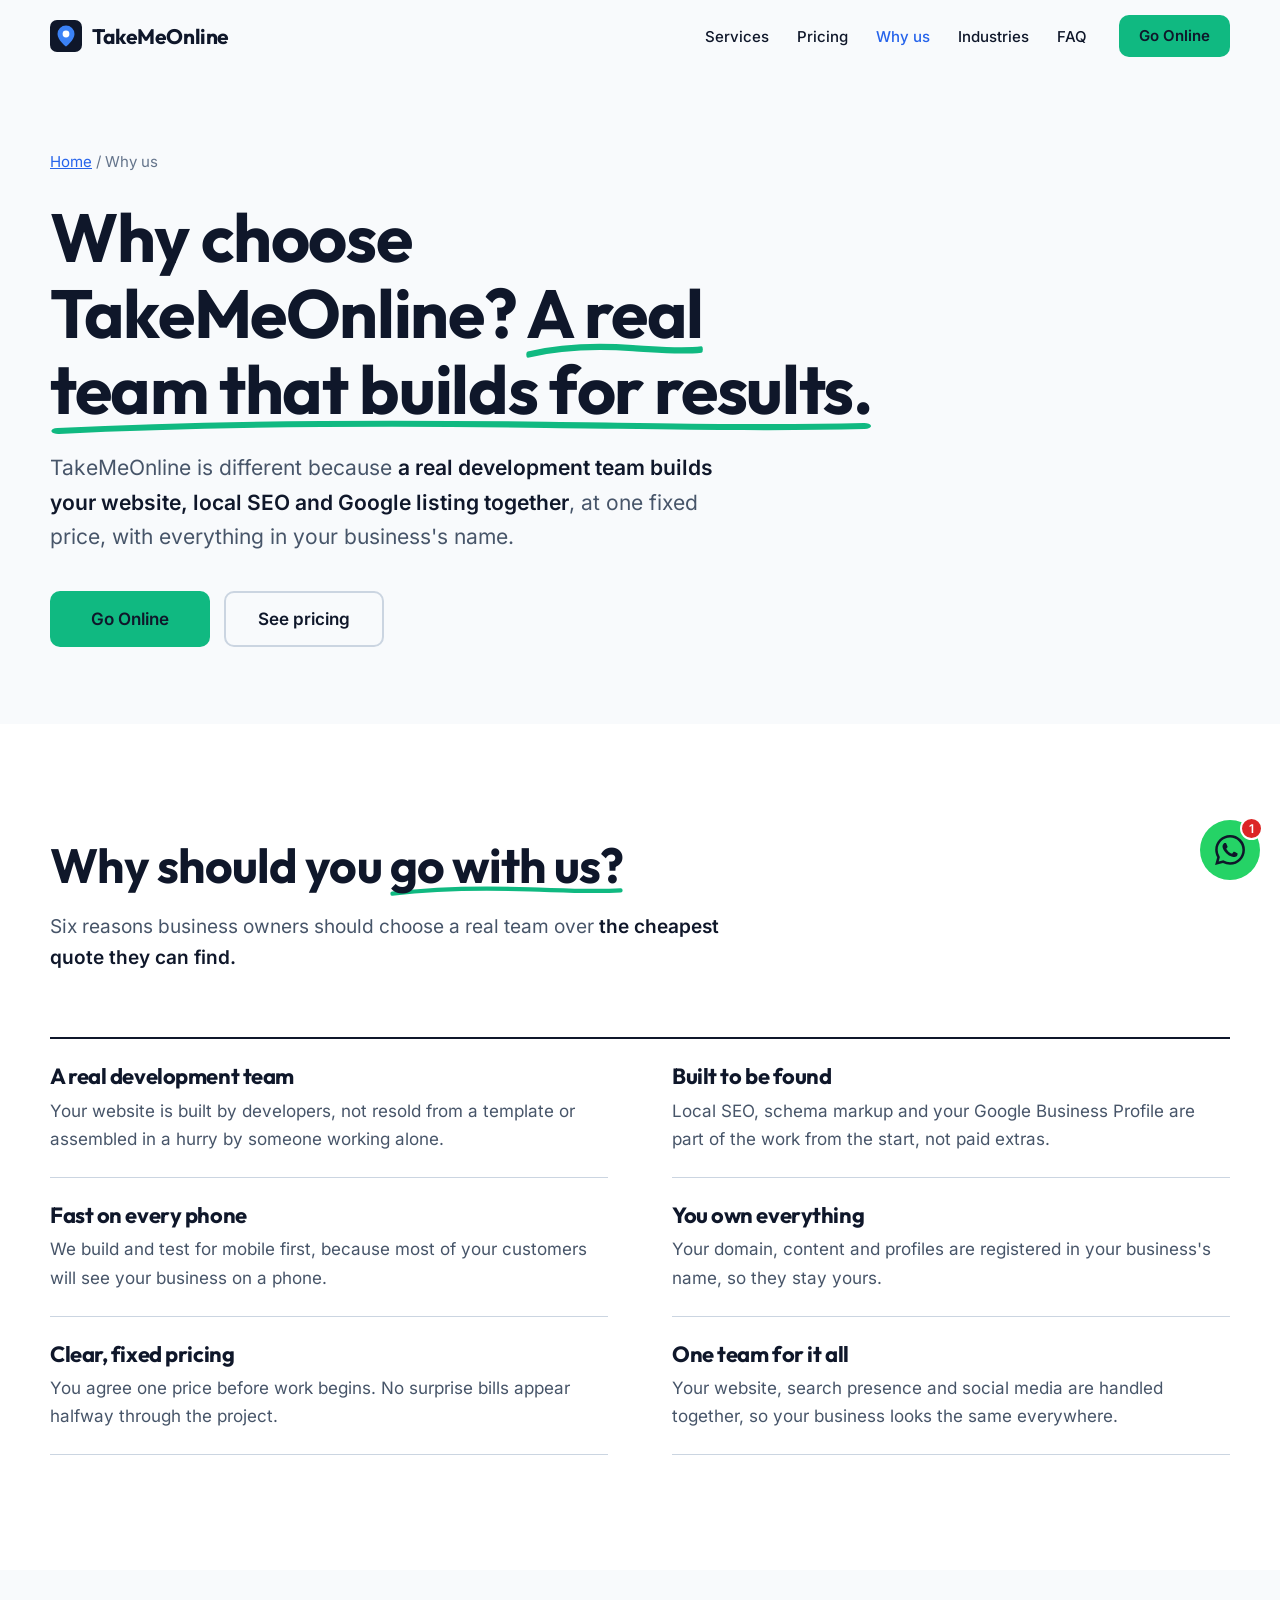
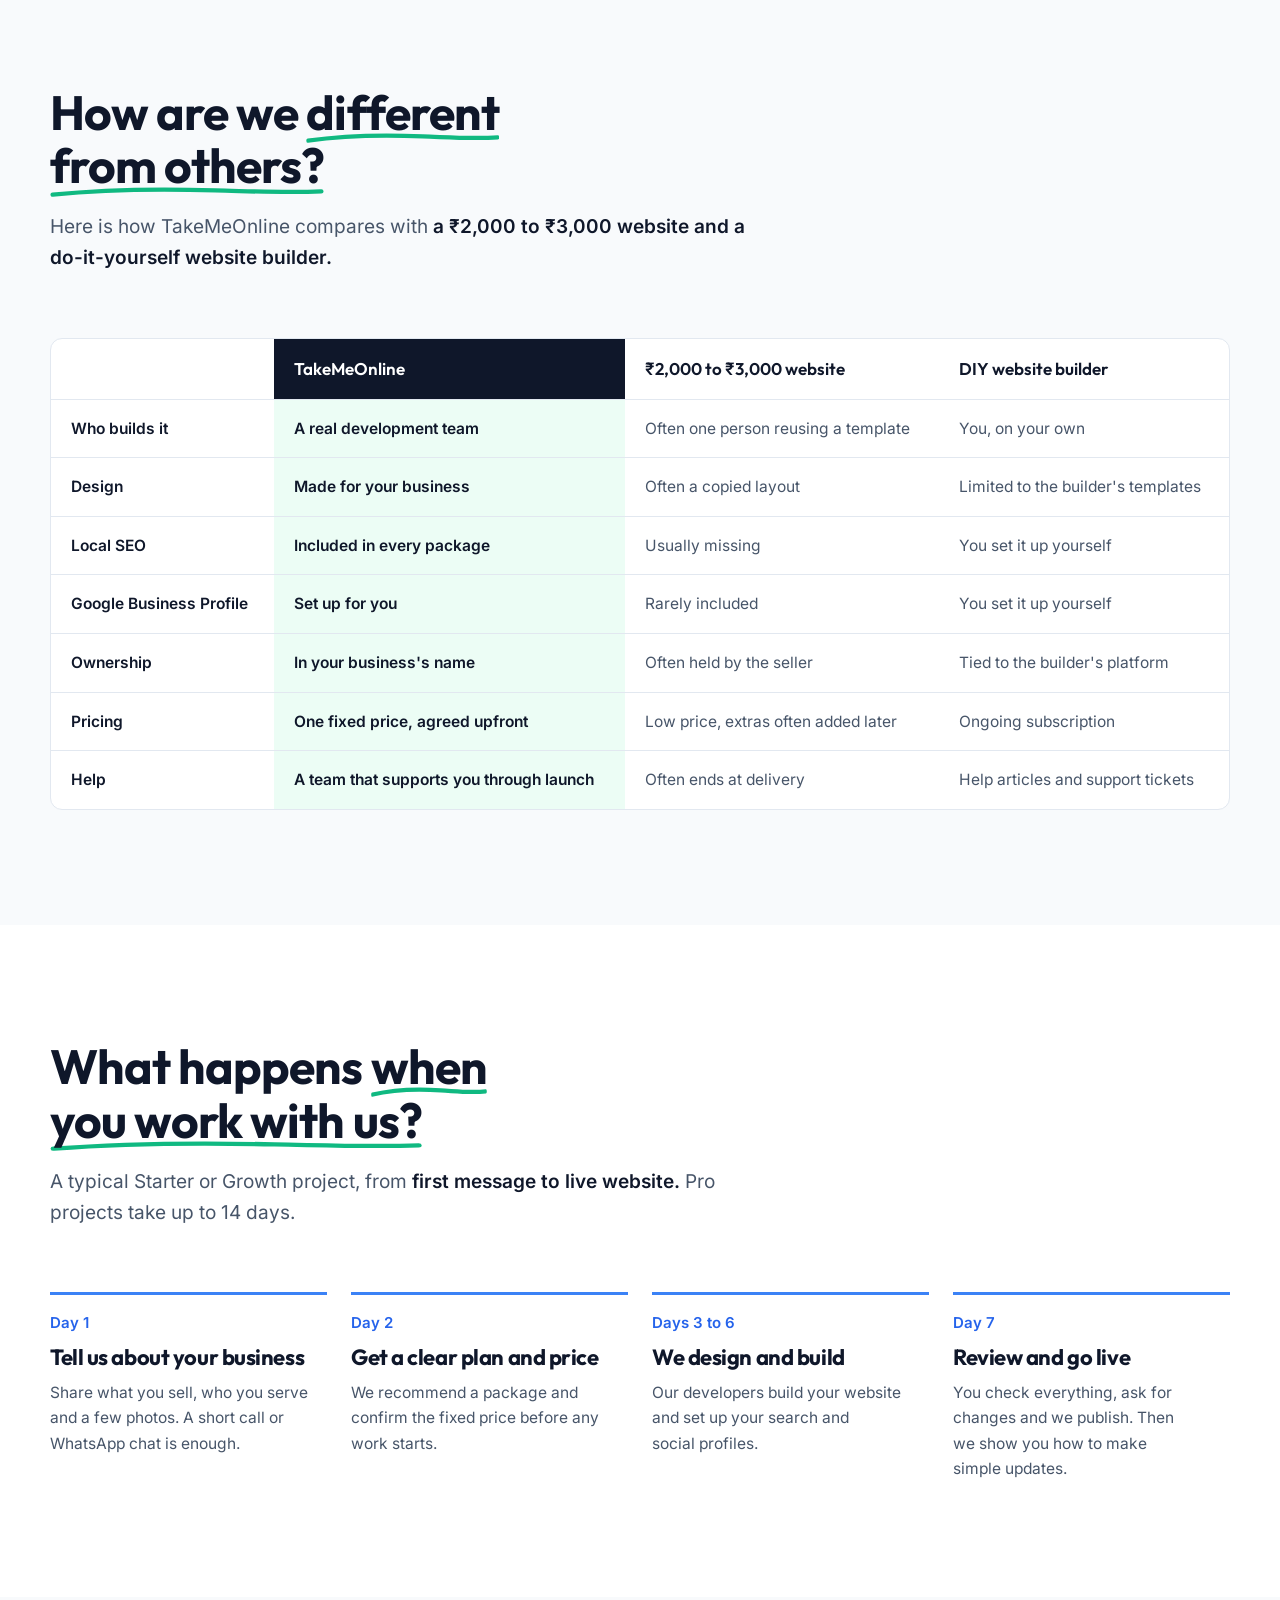
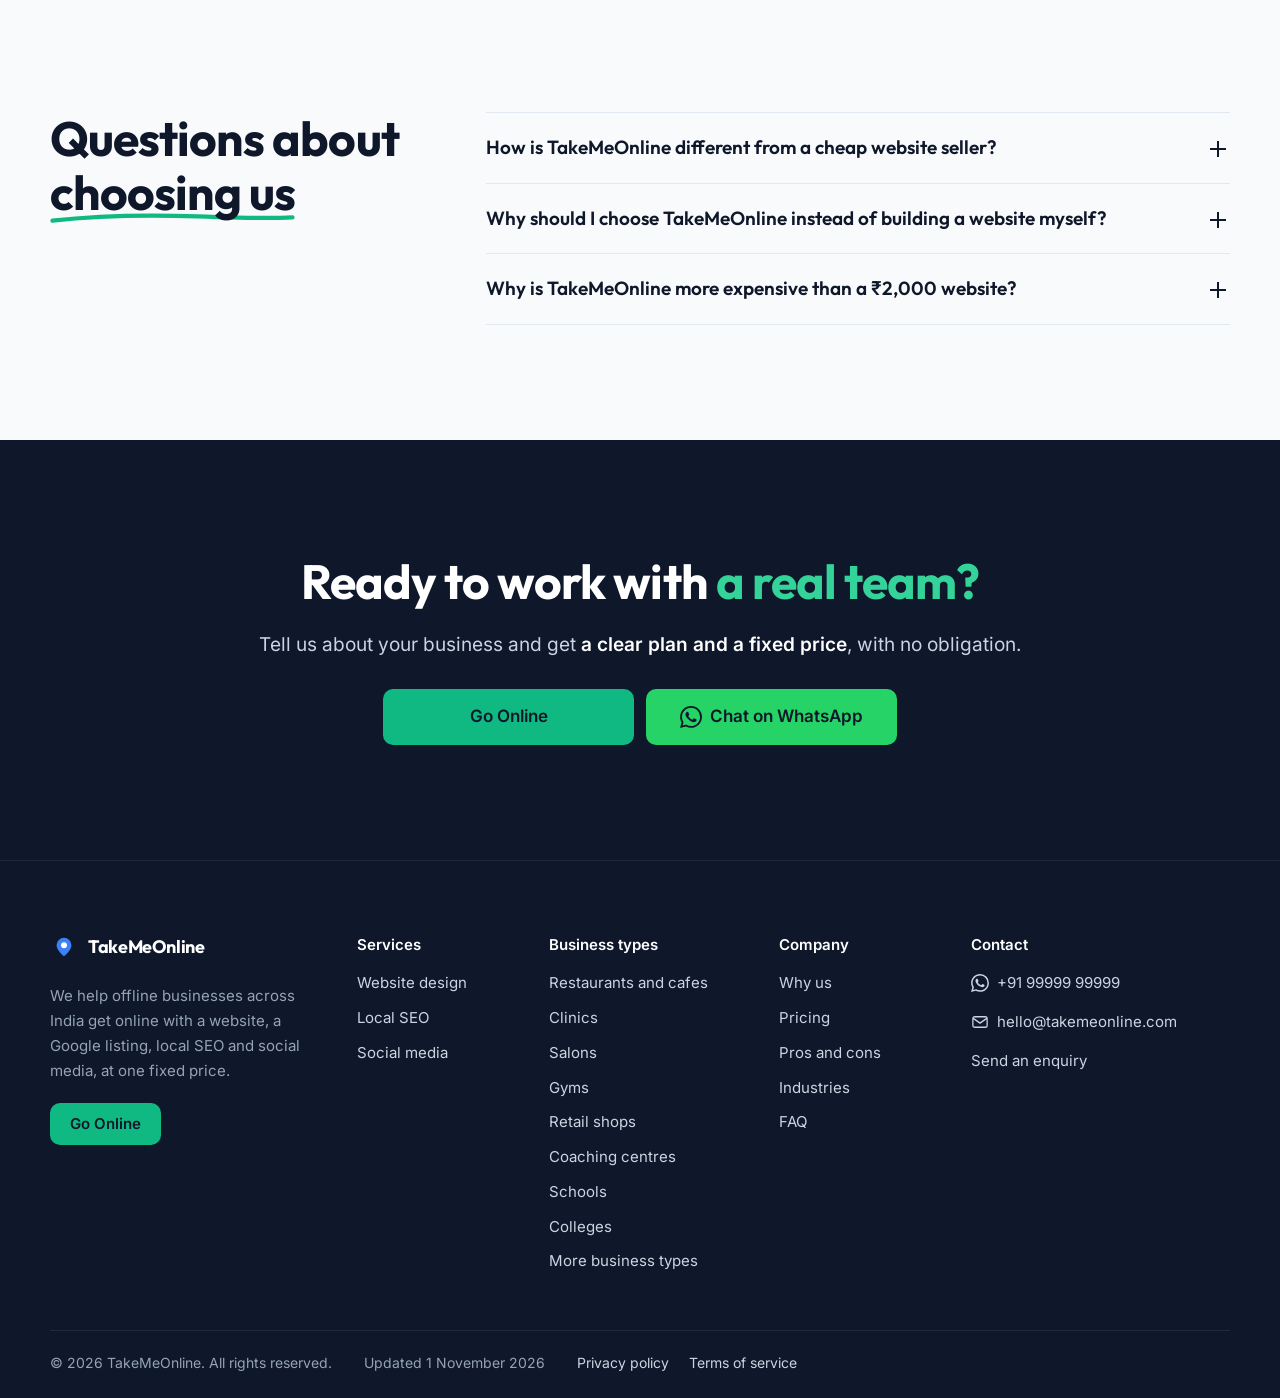
==== commit c65c1c16: "Add privacy policy and terms of service pages; update footer links and sitemap - Created new pages f" ====
--- a/why-us.html
+++ b/why-us.html
@@ -375,6 +375,10 @@
       <div class="footer-bottom">
         <p>© <span id="year">2026</span> TakeMeOnline. All rights reserved.</p>
         <p>Updated <time datetime="2026-11-01">1 November 2026</time></p>
+        <nav class="footer-legal" aria-label="Legal">
+          <a href="privacy-policy.html">Privacy policy</a>
+          <a href="terms-of-service.html">Terms of service</a>
+        </nav>
       </div>
     </div>
   </footer>
--- a/style.css
+++ b/style.css
@@ -39,7 +39,6 @@
   --font-heading: "Outfit", "Inter", system-ui, sans-serif;
   --font-body: "Inter", system-ui, sans-serif;
   --radius: 12px;
-  --shadow: 0 1px 2px rgb(15 23 42 / 0.05), 0 12px 32px rgb(15 23 42 / 0.07);
   --container: 1180px;
 }
 
@@ -345,10 +344,13 @@
   font-size: clamp(1.125rem, 2vw, 1.3125rem);
 }
 
+/* Paired buttons share one width, set by the longest label */
 .hero-actions {
-  display: flex;
-  flex-wrap: wrap;
+  display: grid;
+  grid-auto-flow: column;
+  grid-auto-columns: 1fr;
   gap: 0.875rem;
+  width: fit-content;
   margin-top: 2.25rem;
 }
 
@@ -856,7 +858,6 @@
 .price-featured {
   background: var(--navy);
   border-color: var(--navy);
-  box-shadow: var(--shadow);
   color: var(--on-navy);
 }
 
@@ -1064,10 +1065,16 @@
 }
 
 .contact-options {
-  display: flex;
-  flex-wrap: wrap;
+  display: grid;
+  grid-auto-flow: column;
+  grid-auto-columns: 1fr;
   gap: 0.75rem;
+  width: fit-content;
   margin-top: 1.75rem;
+}
+
+.contact-options .btn {
+  width: 100%;
 }
 
 .contact-steps {
@@ -1261,7 +1268,6 @@
   background: var(--white);
   border: 1px solid var(--line);
   border-radius: var(--radius);
-  box-shadow: var(--shadow);
 }
 
 .vs-table {
@@ -1353,7 +1359,7 @@
 }
 
 .why-cta .contact-options {
-  justify-content: center;
+  margin-inline: auto;
 }
 
 .why-cta .btn {
@@ -1372,7 +1378,6 @@
   height: 60px;
   background: #25d366;
   border-radius: 50%;
-  box-shadow: 0 14px 28px rgb(15 23 42 / 0.32);
   color: var(--navy);
   animation: levitate 2.8s ease-in-out infinite;
 }
@@ -1476,6 +1481,70 @@
   padding-top: 1.25rem;
   border-top: 1px solid #1e293b;
   font-size: 0.875rem;
+}
+
+.footer-legal {
+  display: flex;
+  flex-wrap: wrap;
+  gap: 0.25rem 1.25rem;
+}
+
+.footer-legal a {
+  color: var(--on-navy);
+  text-decoration: none;
+}
+
+.footer-legal a:hover {
+  color: var(--white);
+  text-decoration: underline;
+}
+
+/* Privacy policy and terms of service pages */
+.legal-hero h1 {
+  font-size: clamp(2.25rem, 5vw, 3.25rem);
+}
+
+.legal-date {
+  margin-top: 1rem;
+  color: var(--muted);
+  font-size: 0.9375rem;
+}
+
+.legal-section {
+  padding-block: clamp(2.5rem, 6vw, 4.5rem);
+}
+
+.legal-content > * {
+  max-width: 46rem;
+}
+
+.legal-content h2 {
+  margin-top: 2.5rem;
+  font-size: clamp(1.375rem, 2.5vw, 1.625rem);
+  line-height: 1.25;
+}
+
+.legal-content h2:first-child {
+  margin-top: 0;
+}
+
+.legal-content p,
+.legal-content ul {
+  margin-top: 0.875rem;
+}
+
+.legal-content ul {
+  padding-left: 1.25rem;
+  list-style: disc;
+}
+
+.legal-content li + li {
+  margin-top: 0.5rem;
+}
+
+.legal-content strong {
+  color: var(--navy);
+  font-weight: 600;
 }
 
 /* Scroll reveal runs only when JavaScript is available */
@@ -1552,7 +1621,6 @@
     padding: 1rem 1.25rem 1.5rem;
     background: var(--bg);
     border-bottom: 1px solid var(--line);
-    box-shadow: 0 12px 24px rgb(15 23 42 / 0.08);
   }
 
   .site-nav.is-open {
@@ -1618,8 +1686,10 @@
     grid-template-columns: minmax(0, 1fr);
   }
 
-  .hero-actions .btn {
-    flex: 1 1 100%;
+  .hero-actions,
+  .contact-options {
+    grid-auto-flow: row;
+    width: 100%;
   }
 }
 
